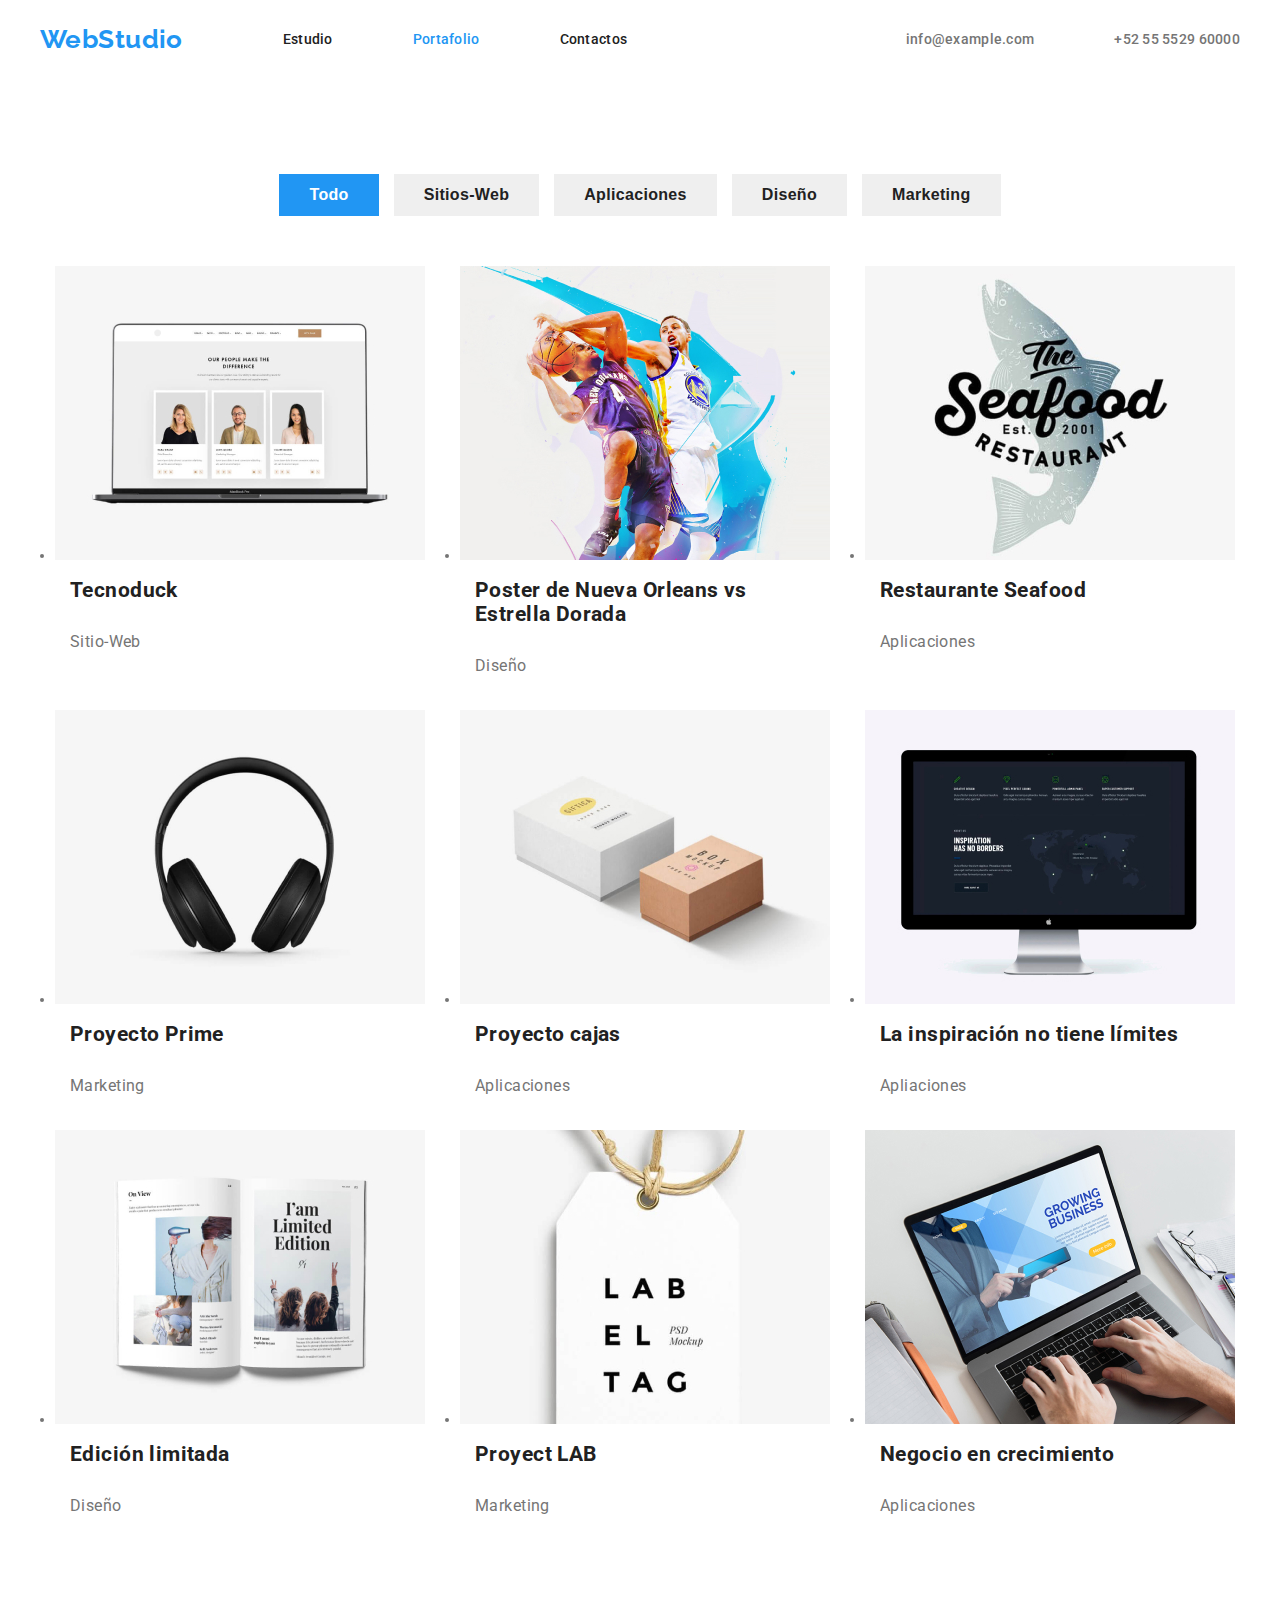
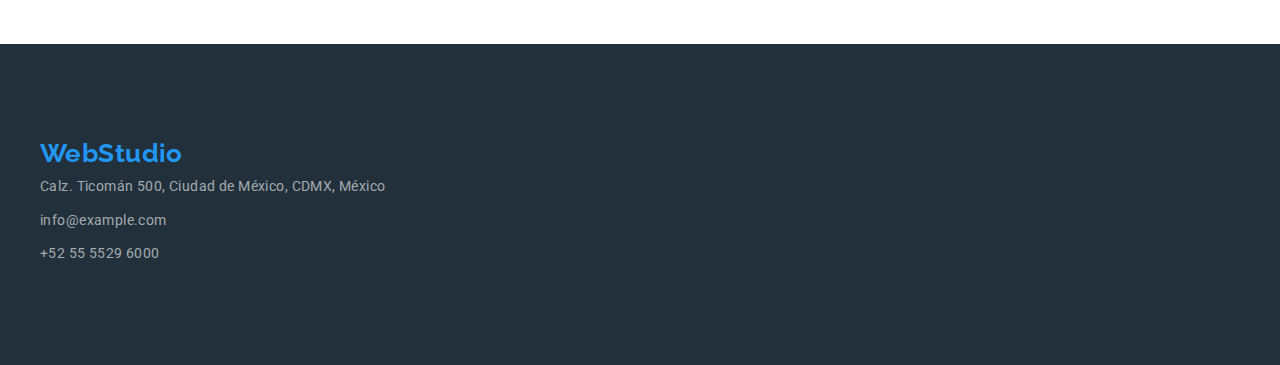
==== portafolio.html @ 9d70fc47 "recuperacion info" ====
<!DOCTYPE html>
<html lang="en">

<head>
  <meta charset="UTF-8">
  <meta http-equiv="X-UA-Compatible" content="IE=edge">
  <meta name="viewport" content="width=device-width, initial-scale=1.0">
  <title>WebStudios</title>
  <link rel="stylesheet" href="./css/styles.css">
  <link rel="stylesheet" href="node_modules/modern-normalize/modern-normalize.css">

</head>

<body>
  <!-- sección Header -->
  <header>
    <nav>
      <!-- Logo  -->
      <a class="logo" href="./index.html">WebStudio</a>
      <!-- menu  -->
      <ul class="nav-menu list">
        <li><a class="page " href="./index.html">Estudio</a></li>
        <li><a class="page current" href="./portafolio.html">Portafolio</a></li>
        <li><a class="page " href="">Contactos</a></li>
      </ul>
    </nav>
    <!-- contactos  -->
    <ul class="contacts-menu list">
      <li><a class="item" href="#">info@example.com</a> </li>
      <li><a class="item" href="#">+52 55 5529 60000</a></li>
    </ul>
  </header>

  <main>
    <section class="section portfolio">
      <div class="container">
        <!-- tabla Menú  -->
        <ul class="menu list">
          <li><button class="button current" type="button">Todo</button></li>
          <li><button class="button" type="button">Sitios-web</button></li>
          <li><button class="button" type="button">Aplicaciones</button></li>
          <li><button class="button" type="button">Diseño</button></li>
          <li><button class="button" type="button">Marketing</button></li>
        </ul>

        <!-- Tarjetas lista  -->
        <ul class="list cards">
          <li>
            <a href="#" class="link">
              <img src="./images/img_portfolio1.jpg" alt="Tecnoduck Sitio-Web" width="370">
              <h2 class="portfolio-title">Tecnoduck</h2>
              <p class="portfolio-text">Sitio-Web</p>
            </a>
          </li>

          <li>
            <a href="#" class="link">
              <img src="./images/img_portfolio2.jpg" alt="Poster de Nueva Orleans vs Estrella Dorada Diseño"
                width="370">
              <h2 class="portfolio-title">Poster de Nueva Orleans vs Estrella Dorada</h2>
              <p class="portfolio-text">Diseño</p>
            </a>
          </li>

          <li>
            <a href="#" class="link">
              <img src="./images/img_portfolio3.jpg" alt="Restaurante Seafood Aplicaciones" width="370">
              <h2 class="portfolio-title">Restaurante Seafood </h2>
              <p class="portfolio-text">Aplicaciones</p>
            </a>
          </li>

          <li>
            <a href="#" class="link">
              <img src="./images/img_portfolio4.jpg" alt="Proyecto Prime Marketing" width="370">
              <h2 class="portafolio-title">Proyecto Prime</h2>
              <p class="portfolio-text">Marketing</p>
            </a>
          </li>

          <li>
            <a href="#" class="link">
              <img src="./images/img_portfolio5.jpg" alt="Proyecto cajas Aplicaciones" width="370">
              <h2 class="portfolio-title">Proyecto cajas</h2>
              <p class="portfolio-text">Aplicaciones</p>
            </a>
          </li>

          <li>
            <a href="#" class="link">
              <img src="./images/img_portfolio6.jpg" alt="La inspiración no tiene límites Apliaciones" width="370">
              <h2 class="portfolio-title">La inspiración no tiene límites</h2>
              <p class="portfolio-text">Apliaciones</p>
            </a>
          </li>

          <li>
            <a href="#" class="link">
              <img src="./images/img_portfolio7.jpg" alt="Edición limitada Diseño" width="370">
              <h2 class="portfolio-title">Edición limitada</h2>
              <p class="portfolio-text">Diseño</p>
            </a>
          </li>

          <li>
            <a href="#" class="link">
              <img src="./images/img_portfolio8.jpg" alt="Proyect LAB Marketing" width="370">
              <h2 class="portfolio-title">Proyect LAB</h2>
              <p class="portfolio-text">Marketing</p>
            </a>
          </li>

          <li>
            <a href="#" class="link">
              <img src="./images/img_portfolio9.jpg" alt="Negocio en crecimientos Aplicaciones" width="370">
              <h2 class="portfolio-title">Negocio en crecimiento</h2>
              <p class="portfolio-text">Aplicaciones</p>
            </a>
          </li>
        </ul>
      </div>
    </section>
  </main>

  <footer>
    <a class="logo" href="">WebStudio</a>
    <address>
      <ul>
        <li>
          <a class="contact" href="#" target="_blank" rel="noopener noreferrer">Calz. Ticomán 500, Ciudad de México,
            CDMX, México</a>
        </li>
        <li>
          <a class="contact" href="mailto:info@example.com">info@example.com</a>
        </li>
        <li>
          <a class="contact" href="tel:+525555296000">+52 55 5529 6000</a>
        </li>
      </ul>
    </address>
  </footer>
</body>

</html>
---- css/styles.css ----
@import url("https://fonts.googleapis.com/css2?family=Raleway:wght@700&display=swap");
@import url("https://fonts.googleapis.com/css2?family=Roboto:wght@400;500;700;900&display=swap");

:root {
  --primary-black-color: #212121;
  --primary-text-color: #757575;
  --primary-white-color: #ffffff;

  --accent-color: #2196f3;
  --background-black: #21303a;
  --background-gray: #f5f4fa;
  --button-filter: #f5f4fa;
  --button-primary-hover: #188ce8;
  --logo-black: #000000;
  --text-white-opacity: #ffffff99;

  --container-padding: calc((100% - 1200px) / 2);
}
* {
  margin: 0;
  padding: 0;
  box-sizing: border-box;
}
body {
  background-color: var(--primary-white-color);
  color: var(--primary-text-color);
  font-family: "Roboto", sans-serif;
  font-size: 14px;
  letter-spacing: 0.03em;
}

.button-primary {
  background-color: var(--accent-color);
  color: var(--primary-white-color);
  font-size: 16px;
  font-weight: 700;

  border: none;
  outline: none;
  text-transform: capitalize;
  padding: 10px 20px;
}
.button-primary:hover {
  background-color: var(--button-primary-hover);
}
.container {
  padding: 0 15px;
  max-width: 1200px;
  margin: 0 auto;
}

.logo {
  color: var(--accent-color);
  font-family: "Raleway", sans-serif;
  font-size: 26px;
  font-weight: 700;
  line-height: 1.2;
  text-decoration: none;
}
.logo-black {
  color: var(--logo-black);
}
.logo-white {
  color: var(--primary-white-color);
}
.section {
  padding: 94px 0;
}
.section > h2 {
  color: var(--primary-black-color);
  font-size: 32px;
  font-weight: 700px;
  padding: 30px 0;
  text-align: center;
}
.section .what-we-do-section{
  display: flex;
  flex-direction: column;
}

a{
  text-decoration: none;
}
/* ----------- Header section ----------- */
header {
  display: flex;
  justify-content: space-between;
  align-items: center;

  height: 80px;
  padding: 0 var(--container-padding);
}
header nav {
  display: flex;
  align-items: center;
  gap: 100px;
}

header nav .logo {
  color: var(--accent-color);
  font-family: "Raleway", sans-serif;
  font-size: 26px;
  font-weight: 700;
  line-height: 1.2;
  text-decoration: none;
}

header nav .nav-menu {
  display: flex;
  list-style: none;
  gap: 80px;
}

header nav .nav-menu .page {
  color: var(--primary-black-color);
  font-weight: 500;
  font-size: 14px;
  line-height: 1.4;

  letter-spacing: 0.02em;
  text-decoration: none;
  text-transform: capitalize;
}

.contacts-menu {
  display: flex;
  list-style: none;
  gap: 80px;
}
.contacts-menu .item {
  color: var(--primary-text-color);
  font-weight: 500;
  font-size: 14px;
  line-height: 1.4;
  letter-spacing: 0.02em;
  text-decoration: none;
}
.nav-menu .page:hover,
.nav-menu .page:focus,
.nav-menu .page.current,
.contacts-menu .item:hover,
.contacts-menu .item:focus {
  color: var(--accent-color);
}
/* ----------- Hero section ----------- */
.hero {
  background-color: var(--primary-black-color);
  padding: 200px var(--container-padding);
  text-align: center;
}
.hero .hero-title {
  width: 500px;
  padding: 20px 0;
  margin: auto;
  color: var(--primary-white-color);
  font-size: 44px;
  text-transform: capitalize;
}
/* ----------- Benefits section ----------- */
.benefits {
  flex-wrap: wrap;
  align-items: flex-start;
  justify-content: space-evenly;
  display: flex;
}
.benefits li {
  list-style: none;
  width: 240px;
}
.benefits li .title {
  height: 50px;
  text-transform: uppercase;
  color: var(--primary-black-color);
}
/* ----------- What we do----------- */
.what-we-do-section .container ul {
  display: flex;
  align-items: center;
  justify-content: space-between;
  flex-wrap: wrap;
}
.what-we-do-section .container ul li {
    display: flex;
    flex-direction: row;
    padding: 10px;
    list-style-type: none;
    width: 360px;
}
/*----------- Team section -----------*/
.team-section { 
    background-color: var(--background-gray);
}

.team {
  display: flex;
  justify-content: space-between;
  flex-wrap: wrap;
  align-items: flex-end;
}
.team li {
  background-color: var(--primary-white-color);
  text-align: center;
  list-style: none;
}

.team li h3 {
  margin: 20px 0 10px 0;
}
.team li p {
  margin-bottom: 30px;
}
/*----------- Portfolio section -----------*/
.portfolio .menu {
  display: flex;
  align-items: center;
  justify-content: center;
  gap: 15px;
  margin-bottom: 50px;
  list-style: none;
}
.portfolio .menu li button {
  border: none;
  outline: none;
  color: var(--primary-black-color);

  font-weight: 700;
  font-size: 16px;
  line-height: 1.4;
  letter-spacing: 0.02em;
  padding: 10px 30px;

  text-decoration: none;
  text-transform: capitalize;
}
.portfolio .menu li button:hover,
.portfolio .menu li button.current {
  color: var(--primary-white-color);
  background-color: var(--accent-color);
}

.portfolio .cards{
  justify-content: space-between;
  flex-wrap: wrap;
 
  display: flex;
}

.portfolio .cards li{
  margin-bottom: 20px; 
  width: 360px;
}
.portfolio .cards li a h2{
  color: var(--primary-black-color);
  padding: 15px;
}
.portfolio .cards li a p{
  color: var(--primary-text-color);
  font-size: 16px;
  padding: 15px;
}
/*----------- footer section ----------- */
footer {
  padding: 94px var(--container-padding);
  background-color: var(--background-black);
}
address ul {
  list-style: none;
}
address .contact {
  display: block;
  color: var(--text-white-opacity);
  font-style: normal;
  font-weight: 400;
  font-size: 14px;
  line-height: 1.71;
  text-decoration: none;
  padding: 5px 0;
}
address .contact:hover {
  color: var(--primary-white-color);
}
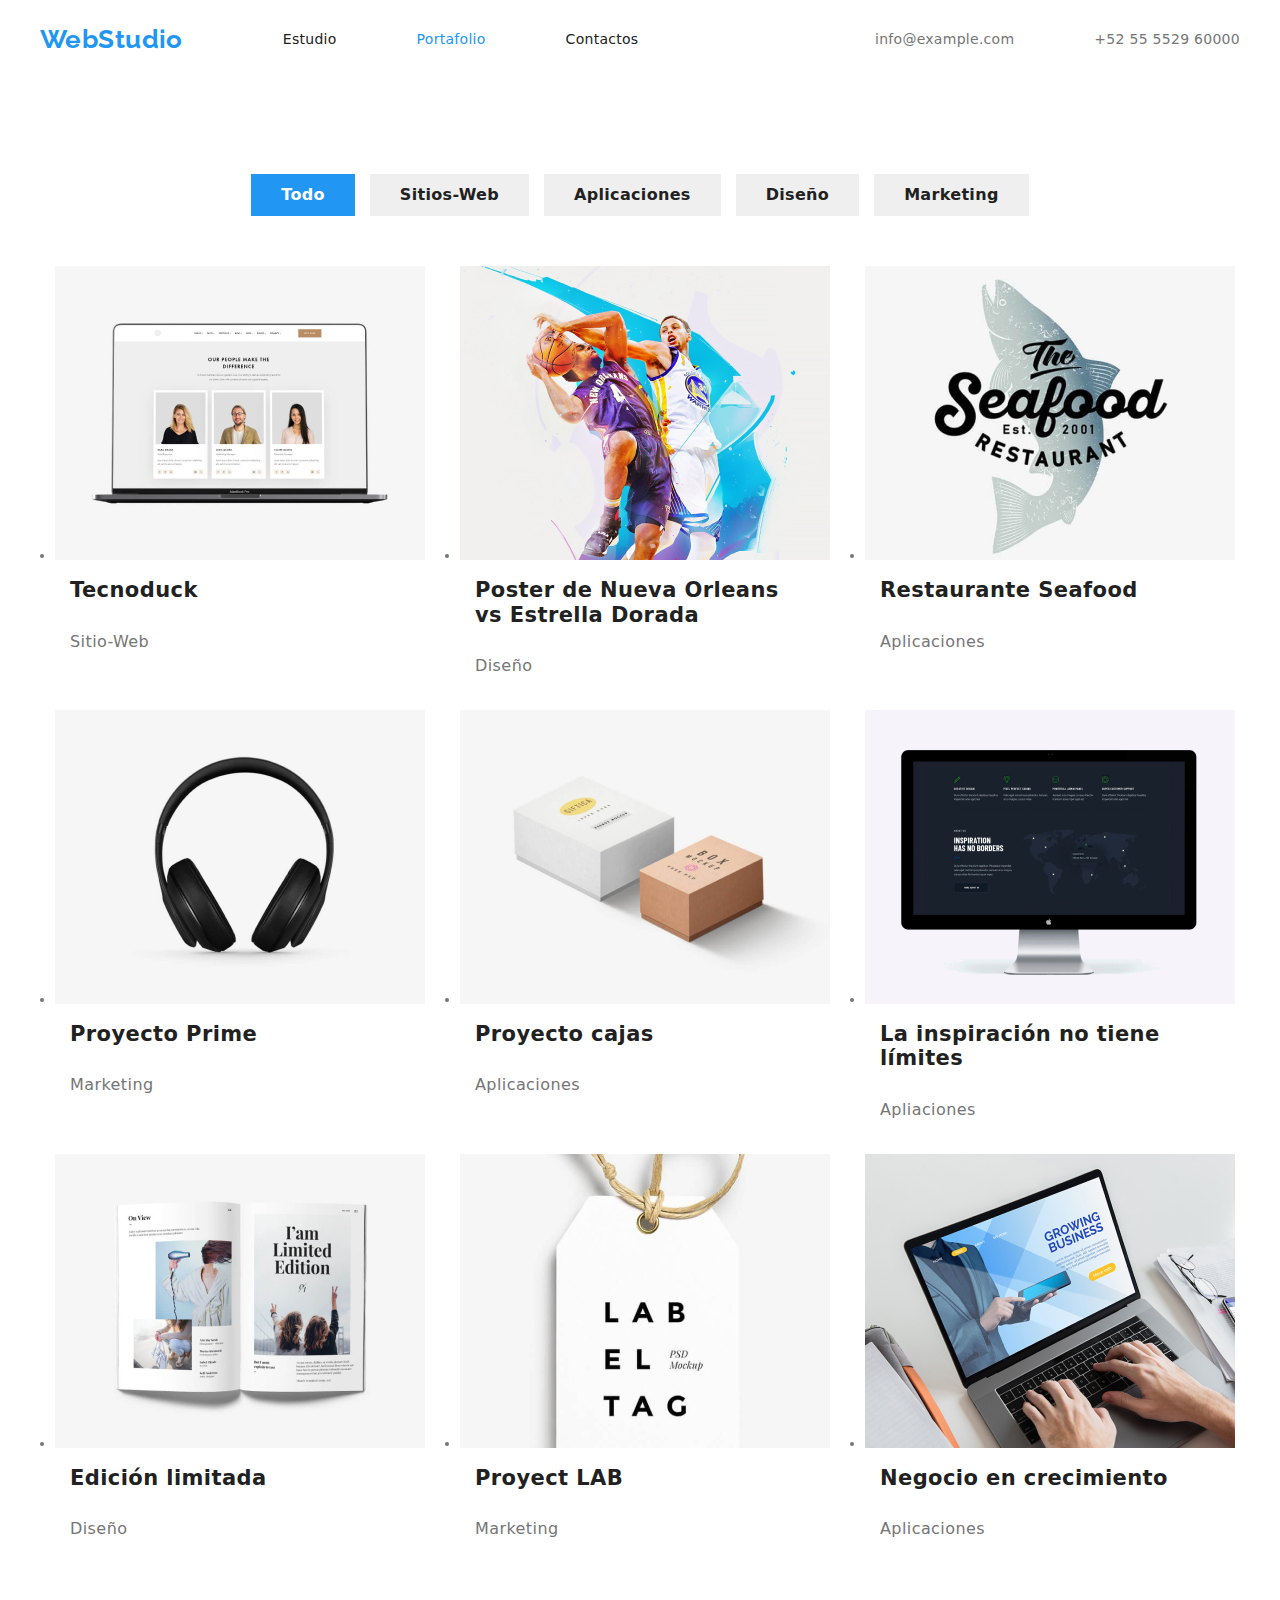
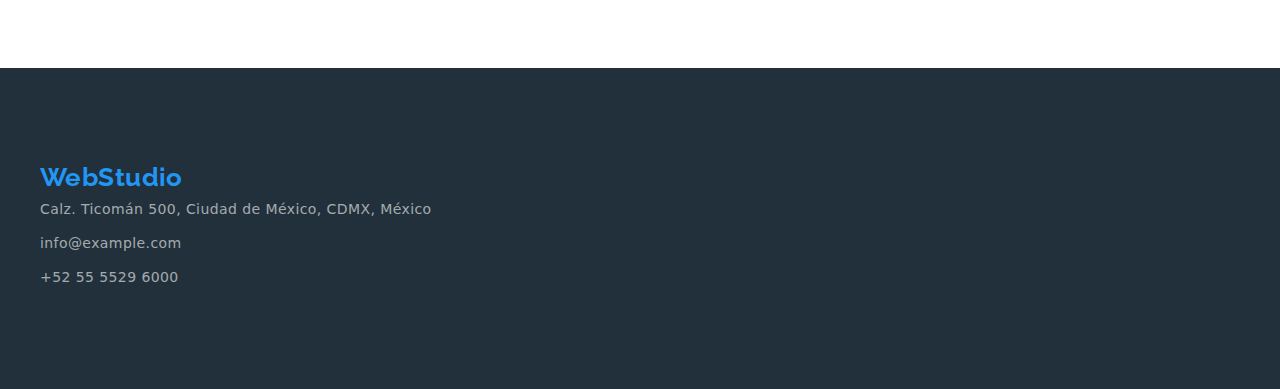
==== commit 80ea0737: "correciones" ====
--- a/portafolio.html
+++ b/portafolio.html
@@ -7,7 +7,7 @@
   <meta name="viewport" content="width=device-width, initial-scale=1.0">
   <title>WebStudios</title>
   <link rel="stylesheet" href="./css/styles.css">
-  <link rel="stylesheet" href="node_modules/modern-normalize/modern-normalize.css">
+  <link rel="stylesheet" href="./css/modern-normalize.css">
 
 </head>
 
